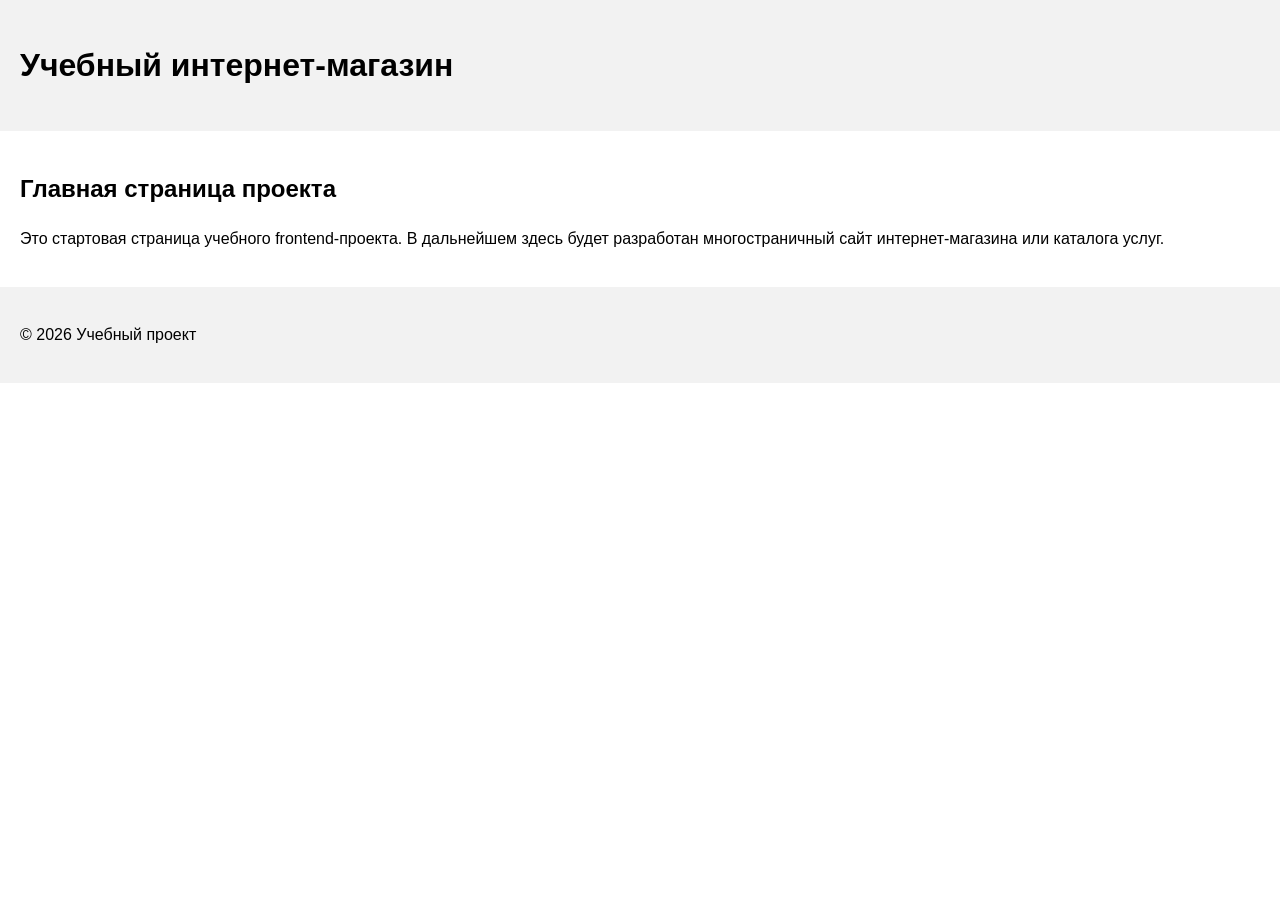
==== index.html @ 14afbe47 "feat: initialize frontend project structure" ====
<!DOCTYPE html>
<html lang="ru">
<head>
  <meta charset="UTF-8">
  <meta name="viewport" content="width=device-width, initial-scale=1.0">
  <title>Каталог товаров</title>
  <link rel="stylesheet" href="css/style.css">
</head>
<body>
  <header>
    <h1>Учебный интернет-магазин</h1>
  </header>

  <main>
    <section>
      <h2>Главная страница проекта</h2>
      <p>
        Это стартовая страница учебного frontend-проекта.
        В дальнейшем здесь будет разработан многостраничный сайт
        интернет-магазина или каталога услуг.
      </p>
    </section>
  </main>

  <footer>
    <p>&copy; 2026 Учебный проект</p>
  </footer>
</body>
</html>
---- css/style.css ----
body {
  margin: 0;
  font-family: Arial, sans-serif;
  line-height: 1.5;
}

header,
main,
footer {
  padding: 20px;
}

header {
  background-color: #f2f2f2;
}

footer {
  background-color: #f2f2f2;
}
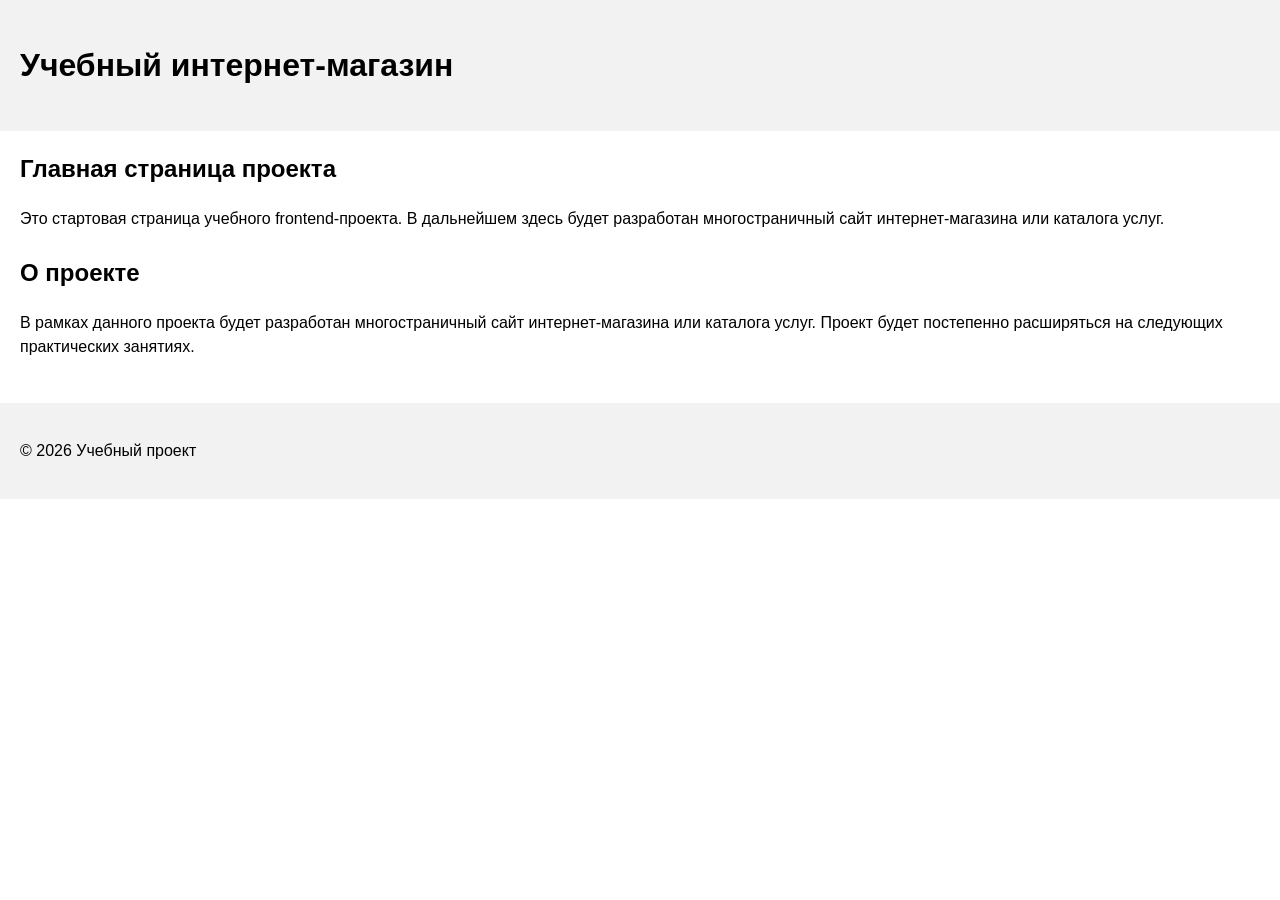
==== commit c5d6de29: "feat: add project description section" ====
--- a/index.html
+++ b/index.html
@@ -20,6 +20,15 @@
         интернет-магазина или каталога услуг.
       </p>
     </section>
+    <section>
+      <h2>О проекте</h2>
+      <p>
+        В рамках данного проекта будет разработан многостраничный сайт
+        интернет-магазина или каталога услуг. Проект будет постепенно
+        расширяться на следующих практических занятиях.
+      </p>
+    </section>
+
   </main>
 
   <footer>
--- a/css/style.css
+++ b/css/style.css
@@ -17,3 +17,11 @@
 footer {
   background-color: #f2f2f2;
 }
+
+section {
+  margin-bottom: 24px;
+}
+
+section h2 {
+  margin-top: 0;
+}
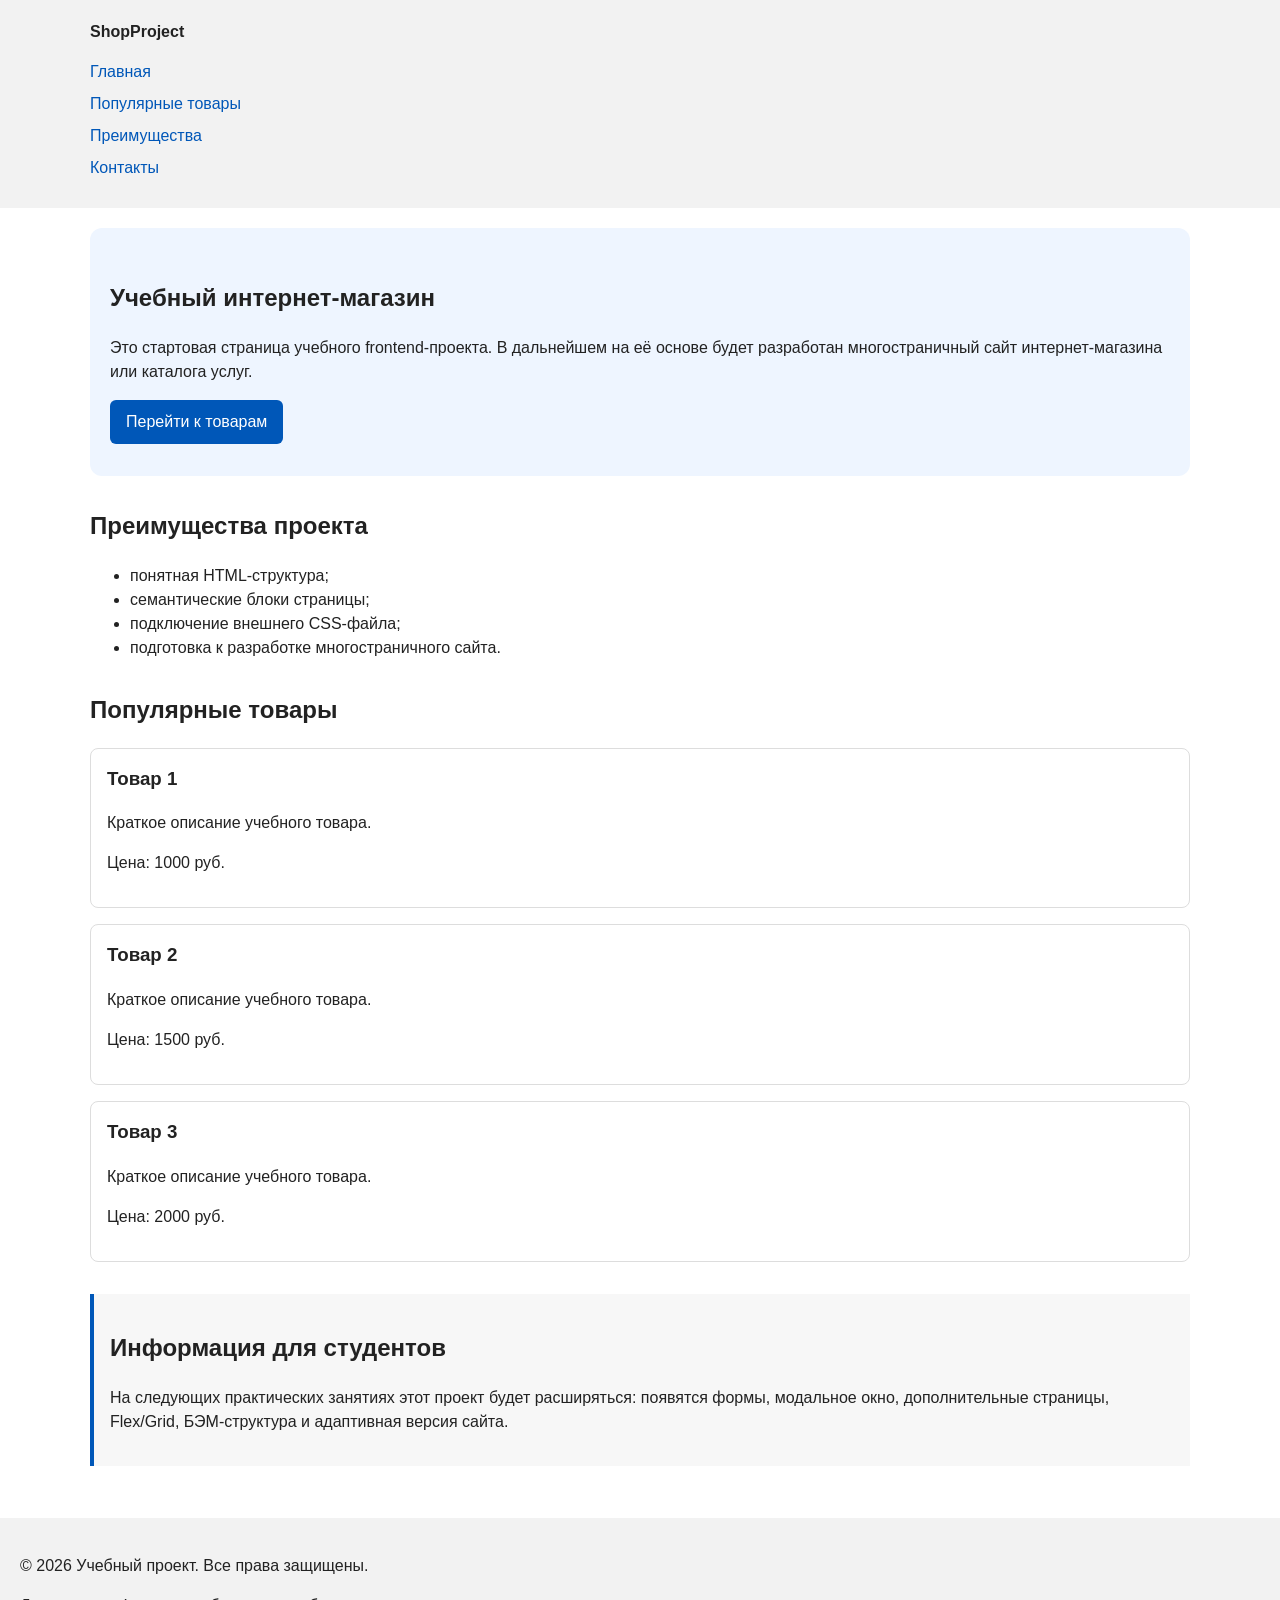
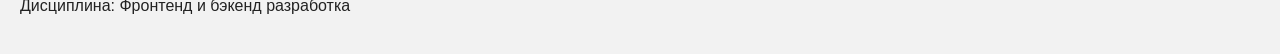
==== commit e51aebee: "feat: add semantic HTML structure and base CSS styles Co-Authored-By: Claude Sonnet 5 <noreply@anthr" ====
--- a/index.html
+++ b/index.html
@@ -3,36 +3,82 @@
 <head>
   <meta charset="UTF-8">
   <meta name="viewport" content="width=device-width, initial-scale=1.0">
-  <title>Каталог товаров</title>
+  <title>Учебный интернет-магазин</title>
   <link rel="stylesheet" href="css/style.css">
 </head>
 <body>
   <header>
-    <h1>Учебный интернет-магазин</h1>
+    <div class="site-header">
+      <a class="site-logo" href="index.html">ShopProject</a>
+
+      <nav class="site-nav" aria-label="Основная навигация">
+        <ul class="site-nav__list">
+          <li><a href="index.html">Главная</a></li>
+          <li><a href="#popular">Популярные товары</a></li>
+          <li><a href="#advantages">Преимущества</a></li>
+          <li><a href="#contacts">Контакты</a></li>
+        </ul>
+      </nav>
+    </div>
   </header>
 
   <main>
-    <section>
-      <h2>Главная страница проекта</h2>
+    <section class="hero">
+      <h1>Учебный интернет-магазин</h1>
       <p>
         Это стартовая страница учебного frontend-проекта.
-        В дальнейшем здесь будет разработан многостраничный сайт
+        В дальнейшем на её основе будет разработан многостраничный сайт
         интернет-магазина или каталога услуг.
       </p>
-    </section>
-    <section>
-      <h2>О проекте</h2>
-      <p>
-        В рамках данного проекта будет разработан многостраничный сайт
-        интернет-магазина или каталога услуг. Проект будет постепенно
-        расширяться на следующих практических занятиях.
-      </p>
+      <a class="button" href="#popular">Перейти к товарам</a>
     </section>
 
+    <section class="section" id="advantages">
+      <h2>Преимущества проекта</h2>
+
+      <ul class="advantages-list">
+        <li>понятная HTML-структура;</li>
+        <li>семантические блоки страницы;</li>
+        <li>подключение внешнего CSS-файла;</li>
+        <li>подготовка к разработке многостраничного сайта.</li>
+      </ul>
+    </section>
+
+    <section class="section" id="popular">
+      <h2>Популярные товары</h2>
+
+      <article class="product-card">
+        <h3>Товар 1</h3>
+        <p>Краткое описание учебного товара.</p>
+        <p>Цена: 1000 руб.</p>
+      </article>
+
+      <article class="product-card">
+        <h3>Товар 2</h3>
+        <p>Краткое описание учебного товара.</p>
+        <p>Цена: 1500 руб.</p>
+      </article>
+
+      <article class="product-card">
+        <h3>Товар 3</h3>
+        <p>Краткое описание учебного товара.</p>
+        <p>Цена: 2000 руб.</p>
+      </article>
+    </section>
+
+    <aside class="aside-info">
+      <h2>Информация для студентов</h2>
+      <p>
+        На следующих практических занятиях этот проект будет расширяться:
+        появятся формы, модальное окно, дополнительные страницы, Flex/Grid,
+        БЭМ-структура и адаптивная версия сайта.
+      </p>
+    </aside>
   </main>
 
-  <footer>
-    <p>&copy; 2026 Учебный проект</p>
+  <footer id="contacts">
+    <p>&copy; 2026 Учебный проект. Все права защищены.</p>
+    <p>Дисциплина: Фронтенд и бэкенд разработка</p>
   </footer>
 </body>
 </html>
--- a/css/style.css
+++ b/css/style.css
@@ -1,27 +1,172 @@
+/*
+  Универсальное правило для всех элементов.
+  border-box делает расчёт размеров более понятным:
+  width включает content, padding и border.
+*/
+* {
+  box-sizing: border-box;
+}
+
+/*
+  Убираем стандартный внешний отступ браузера у body.
+  Без этого вокруг страницы может появиться белая рамка.
+*/
 body {
   margin: 0;
   font-family: Arial, sans-serif;
   line-height: 1.5;
+  color: #222222;
+  background-color: #ffffff;
 }
 
+/*
+  Задаём внутренние отступы для основных областей страницы.
+  Это делает содержимое визуально отделённым от краёв окна браузера.
+*/
 header,
 main,
 footer {
   padding: 20px;
 }
 
+/*
+  Оформляем шапку страницы.
+  Пока используется простой светло-серый фон.
+*/
 header {
   background-color: #f2f2f2;
 }
 
+/*
+  Оформляем подвал страницы тем же фоном,
+  чтобы визуально отделить его от основного содержимого.
+*/
 footer {
   background-color: #f2f2f2;
 }
 
-section {
-  margin-bottom: 24px;
+/*
+  Ограничиваем ширину содержимого шапки,
+  чтобы оно не растягивалось слишком сильно на широких экранах.
+*/
+.site-header {
+  max-width: 1100px;
+  margin: 0 auto;
 }
 
-section h2 {
+/*
+  Оформляем текстовый логотип.
+*/
+.site-logo {
+  font-weight: bold;
+  text-decoration: none;
+  color: #222222;
+}
+
+/*
+  Убираем стандартные отступы и маркеры списка навигации.
+*/
+.site-nav__list {
+  padding: 0;
+  margin: 16px 0 0;
+  list-style: none;
+}
+
+/*
+  Добавляем расстояние между пунктами меню.
+*/
+.site-nav__list li {
+  margin-bottom: 8px;
+}
+
+/*
+  Оформляем ссылки меню.
+*/
+.site-nav__list a {
+  color: #0057b8;
+  text-decoration: none;
+}
+
+/*
+  При наведении мыши подчёркиваем ссылку.
+  Подробно состояния интерфейса будут рассмотрены в практической работе 1.7.
+*/
+.site-nav__list a:hover {
+  text-decoration: underline;
+}
+
+/*
+  Hero-блок — первый крупный блок страницы.
+  Он визуально отделяется от остальных разделов фоном и отступами.
+*/
+.hero {
+  max-width: 1100px;
+  margin: 0 auto 32px;
+  padding: 32px 20px;
+  background-color: #eef5ff;
+  border-radius: 12px;
+}
+
+/*
+  Общий класс для разделов страницы.
+*/
+.section {
+  max-width: 1100px;
+  margin: 0 auto 32px;
+}
+
+/*
+  Убираем лишний верхний отступ у заголовков разделов.
+*/
+.section h2 {
   margin-top: 0;
 }
+
+/*
+  Карточка товара — самостоятельный блок.
+  На следующих занятиях карточки будут доработаны и выстроены в сетку.
+*/
+.product-card {
+  margin-bottom: 16px;
+  padding: 16px;
+  border: 1px solid #dddddd;
+  border-radius: 8px;
+  background-color: #ffffff;
+}
+
+/*
+  Убираем лишний верхний отступ у заголовка карточки.
+*/
+.product-card h3 {
+  margin-top: 0;
+}
+
+/*
+  Пока это обычная ссылка, но визуально она оформляется как кнопка.
+*/
+.button {
+  display: inline-block;
+  padding: 10px 16px;
+  color: #ffffff;
+  background-color: #0057b8;
+  text-decoration: none;
+  border-radius: 6px;
+}
+
+/*
+  Простое состояние наведения для кнопки.
+*/
+.button:hover {
+  background-color: #003f86;
+}
+
+/*
+  Дополнительный информационный блок.
+*/
+.aside-info {
+  max-width: 1100px;
+  margin: 0 auto 32px;
+  padding: 16px;
+  border-left: 4px solid #0057b8;
+  background-color: #f7f7f7;
+}
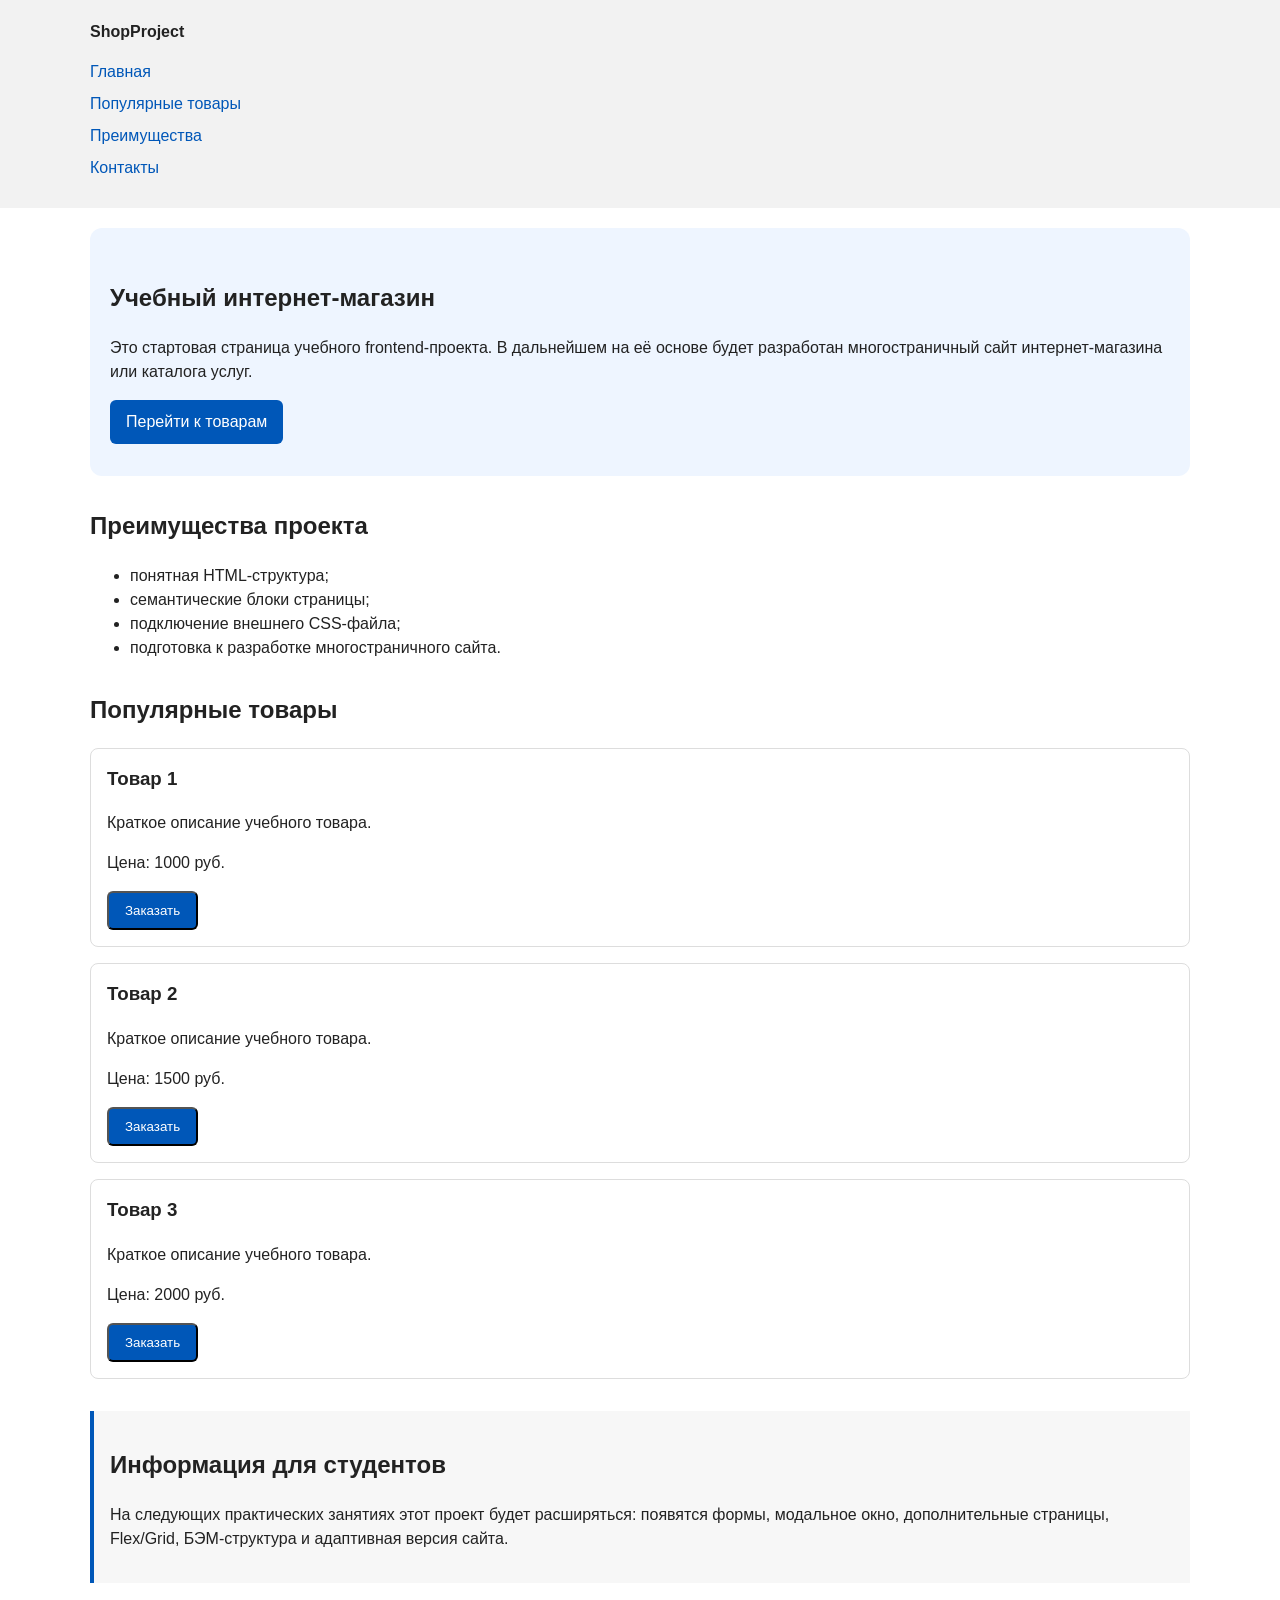
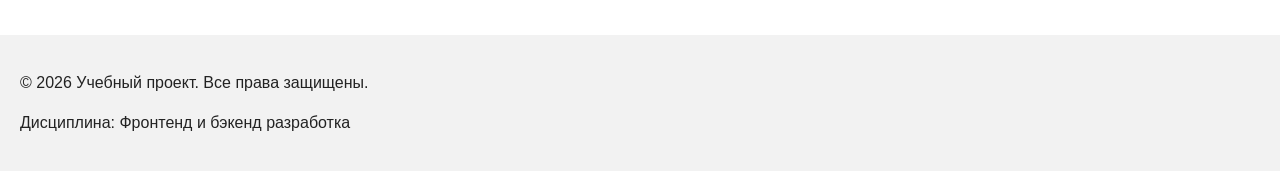
==== commit 00a4eb48: "feat: add order form modal and validation Co-Authored-By: Claude Sonnet 5 <noreply@anthropic.com>" ====
--- a/index.html
+++ b/index.html
@@ -5,6 +5,7 @@
   <meta name="viewport" content="width=device-width, initial-scale=1.0">
   <title>Учебный интернет-магазин</title>
   <link rel="stylesheet" href="css/style.css">
+  <script src="js/main.js" defer></script>
 </head>
 <body>
   <header>
@@ -51,18 +52,27 @@
         <h3>Товар 1</h3>
         <p>Краткое описание учебного товара.</p>
         <p>Цена: 1000 руб.</p>
+        <button class="button product-card__button" type="button" data-product="Товар 1">
+          Заказать
+        </button>
       </article>
 
       <article class="product-card">
         <h3>Товар 2</h3>
         <p>Краткое описание учебного товара.</p>
         <p>Цена: 1500 руб.</p>
+        <button class="button product-card__button" type="button" data-product="Товар 2">
+          Заказать
+        </button>
       </article>
 
       <article class="product-card">
         <h3>Товар 3</h3>
         <p>Краткое описание учебного товара.</p>
         <p>Цена: 2000 руб.</p>
+        <button class="button product-card__button" type="button" data-product="Товар 3">
+          Заказать
+        </button>
       </article>
     </section>
 
@@ -80,5 +90,102 @@
     <p>&copy; 2026 Учебный проект. Все права защищены.</p>
     <p>Дисциплина: Фронтенд и бэкенд разработка</p>
   </footer>
+
+  <dialog class="order-dialog" id="order-dialog" aria-labelledby="order-dialog-title">
+    <h2 id="order-dialog-title">Оформление заявки</h2>
+
+    <form class="order-form" id="order-form" action="#" method="post" novalidate>
+      <input id="selected-product" name="selected-product" type="hidden">
+
+      <div class="form-field">
+        <label for="order-name">Имя</label>
+        <input
+          id="order-name"
+          name="name"
+          type="text"
+          placeholder="Введите ваше имя"
+          minlength="2"
+          autocomplete="given-name"
+          required
+        >
+      </div>
+
+      <div class="form-field">
+        <label for="order-email">E-mail</label>
+        <input
+          id="order-email"
+          name="email"
+          type="email"
+          placeholder="example@mail.ru"
+          autocomplete="email"
+          required
+        >
+      </div>
+
+      <div class="form-field">
+        <label for="order-phone">Телефон</label>
+        <input
+          id="order-phone"
+          name="phone"
+          type="tel"
+          inputmode="tel"
+          placeholder="+7 (900) 000-00-00"
+          pattern="^\+7 \(\d{3}\) \d{3}-\d{2}-\d{2}$"
+          required
+        >
+        <small>Формат: +7 (900) 000-00-00</small>
+      </div>
+
+      <div class="form-field">
+        <label for="order-date">Дата связи</label>
+        <input
+          id="order-date"
+          name="date"
+          type="date"
+        >
+      </div>
+
+      <div class="form-field">
+        <label for="order-topic">Тема заявки</label>
+        <select id="order-topic" name="topic" required>
+          <option value="">Выберите тему</option>
+          <option value="product">Заказ товара</option>
+          <option value="consultation">Консультация</option>
+          <option value="delivery">Доставка</option>
+        </select>
+      </div>
+
+      <div class="form-field">
+        <label for="order-comment">Комментарий</label>
+        <textarea
+          id="order-comment"
+          name="comment"
+          rows="4"
+          placeholder="Укажите дополнительную информацию"
+        ></textarea>
+      </div>
+
+      <div class="form-field form-field--checkbox">
+        <label>
+          <input
+            id="order-agreement"
+            name="agreement"
+            type="checkbox"
+            required
+          >
+          Я согласен на обработку данных
+        </label>
+      </div>
+
+      <div class="form-actions">
+        <button type="button" id="close-order-dialog">Закрыть</button>
+        <button type="submit">Отправить заявку</button>
+      </div>
+    </form>
+  </dialog>
+
+  <p class="success-message" id="success-message" hidden>
+    Форма успешно отправлена!
+  </p>
 </body>
 </html>
--- a/css/style.css
+++ b/css/style.css
@@ -170,3 +170,105 @@
   border-left: 4px solid #0057b8;
   background-color: #f7f7f7;
 }
+
+/*
+  Модальное окно.
+  Элемент dialog сам умеет открываться поверх страницы.
+*/
+.order-dialog {
+  width: min(100% - 32px, 560px);
+  padding: 24px;
+  border: none;
+  border-radius: 12px;
+}
+
+/*
+  Затемнение фона за модальным окном.
+*/
+.order-dialog::backdrop {
+  background-color: rgba(0, 0, 0, 0.5);
+}
+
+/*
+  Поле формы.
+  Каждый блок получает нижний отступ.
+*/
+.form-field {
+  margin-bottom: 16px;
+}
+
+/*
+  Подпись поля.
+*/
+.form-field label {
+  display: block;
+  margin-bottom: 6px;
+}
+
+/*
+  Основные поля формы.
+*/
+.form-field input,
+.form-field select,
+.form-field textarea {
+  width: 100%;
+  padding: 10px 12px;
+  border: 1px solid #cccccc;
+  border-radius: 6px;
+  font: inherit;
+}
+
+/*
+  Checkbox не должен занимать всю ширину.
+*/
+.form-field input[type="checkbox"] {
+  width: auto;
+}
+
+/*
+  Подсказка под полем телефона.
+*/
+.form-field small {
+  display: block;
+  margin-top: 4px;
+  color: #666666;
+}
+
+/*
+  Видимый фокус для клавиатурной навигации.
+*/
+.form-field input:focus-visible,
+.form-field select:focus-visible,
+.form-field textarea:focus-visible,
+.form-actions button:focus-visible {
+  outline: 2px solid #0057b8;
+  outline-offset: 2px;
+}
+
+/*
+  Подсветка ошибочных полей.
+  Атрибут aria-invalid будет добавляться через JavaScript.
+*/
+[aria-invalid="true"] {
+  border-color: #b00020;
+}
+
+/*
+  Кнопки формы.
+*/
+.form-actions {
+  display: flex;
+  gap: 12px;
+  margin-top: 20px;
+}
+
+/*
+  Сообщение об успешной отправке.
+*/
+.success-message {
+  max-width: 1100px;
+  margin: 24px auto;
+  padding: 16px;
+  border-left: 4px solid #168a2f;
+  background-color: #eefaf0;
+}
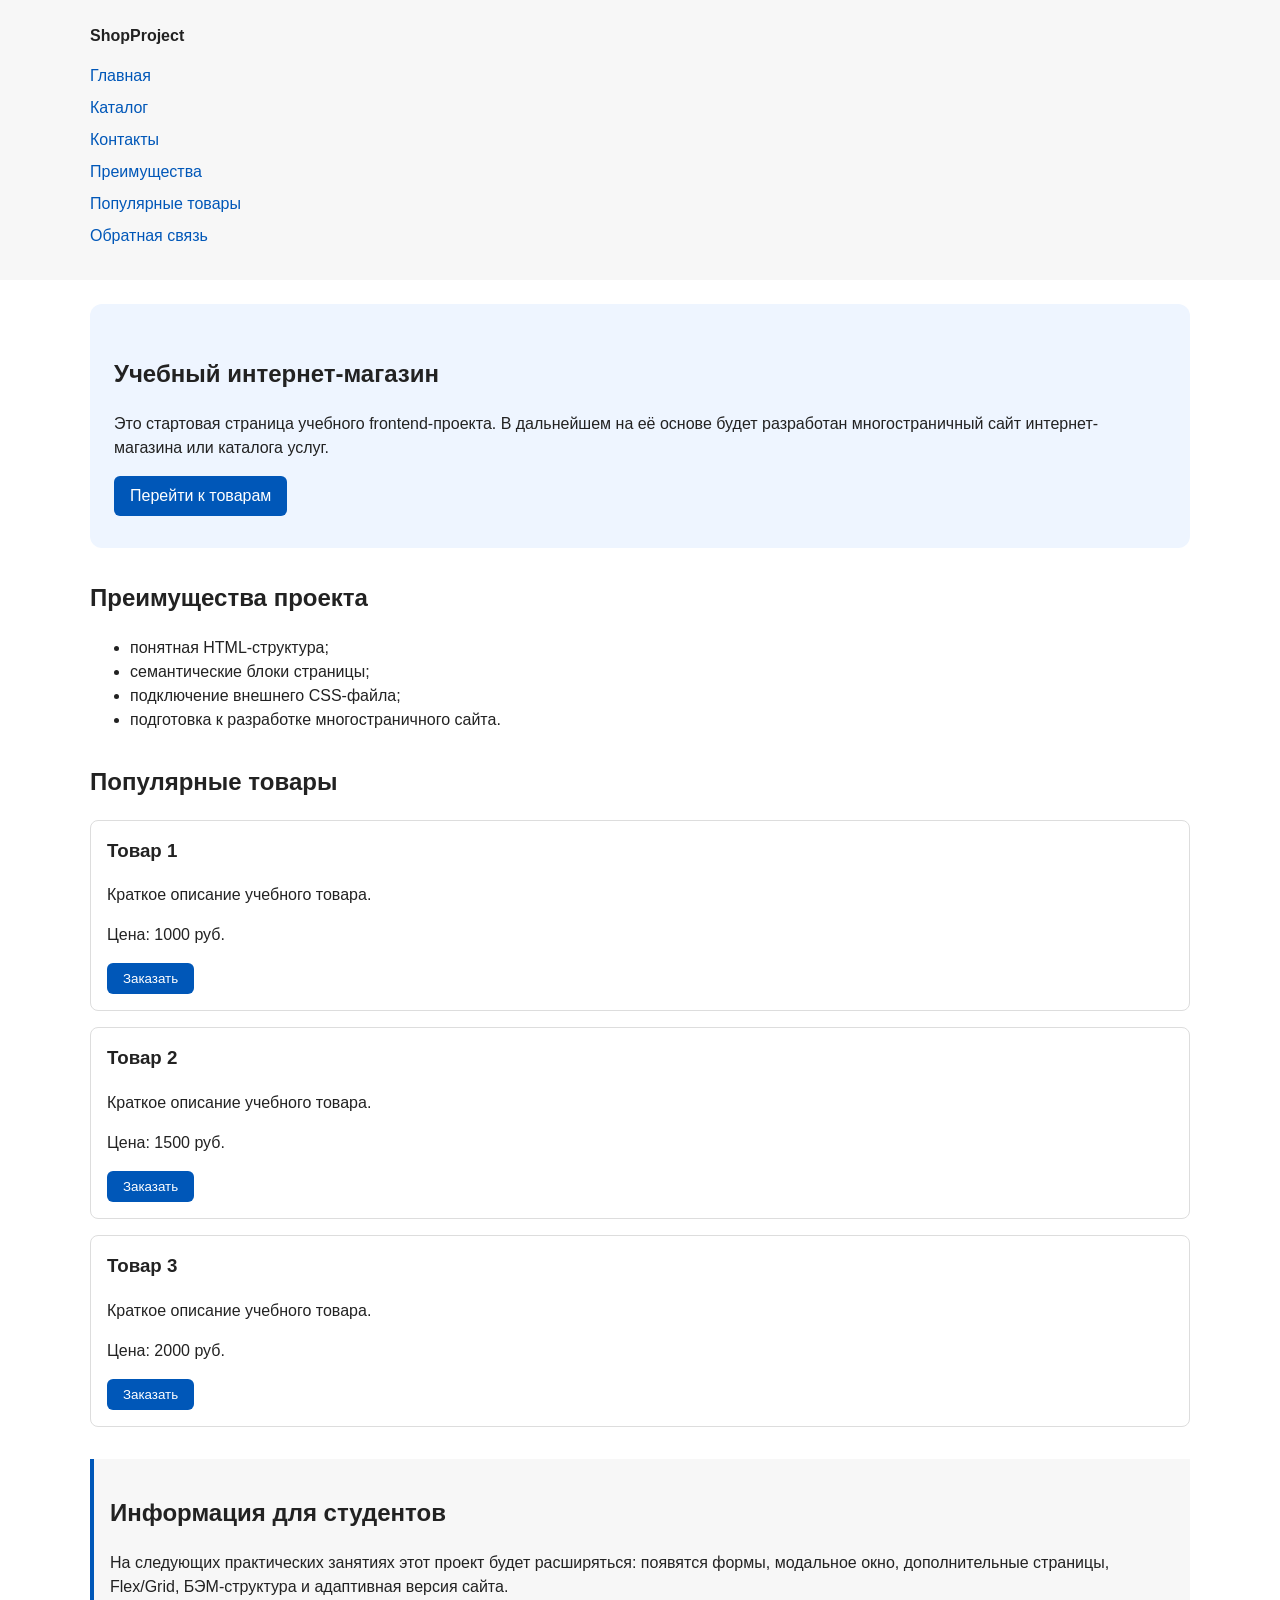
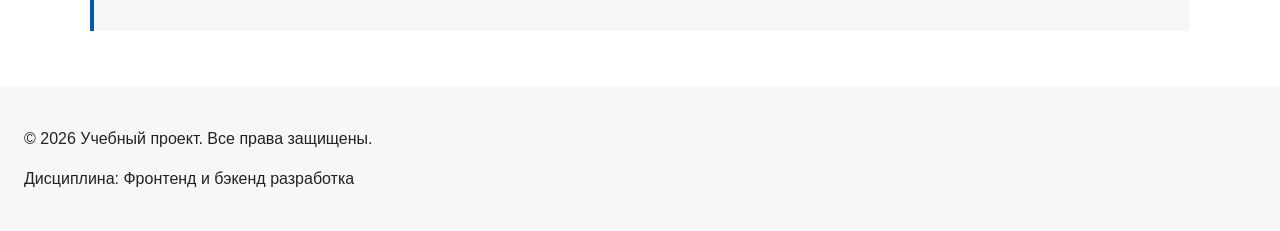
==== commit 83f42b80: "feat: add multi-page structure navigation and anchors" ====
--- a/index.html
+++ b/index.html
@@ -3,6 +3,7 @@
 <head>
   <meta charset="UTF-8">
   <meta name="viewport" content="width=device-width, initial-scale=1.0">
+  <meta name="description" content="Учебный интернет-магазин: главная страница frontend-проекта.">
   <title>Учебный интернет-магазин</title>
   <link rel="stylesheet" href="css/style.css">
   <script src="js/main.js" defer></script>
@@ -15,9 +16,11 @@
       <nav class="site-nav" aria-label="Основная навигация">
         <ul class="site-nav__list">
           <li><a href="index.html">Главная</a></li>
-          <li><a href="#popular">Популярные товары</a></li>
-          <li><a href="#advantages">Преимущества</a></li>
-          <li><a href="#contacts">Контакты</a></li>
+          <li><a href="catalog.html">Каталог</a></li>
+          <li><a href="contacts.html">Контакты</a></li>
+          <li><a href="index.html#advantages">Преимущества</a></li>
+          <li><a href="index.html#popular">Популярные товары</a></li>
+          <li><a href="index.html#contacts">Обратная связь</a></li>
         </ul>
       </nav>
     </div>
--- a/css/style.css
+++ b/css/style.css
@@ -1,274 +1,282 @@
-/*
-  Универсальное правило для всех элементов.
-  border-box делает расчёт размеров более понятным:
-  width включает content, padding и border.
-*/
+/* ===============================
+   1. Переменные проекта
+   =============================== */
+
+:root {
+  /* Основные цвета проекта */
+  --color-bg: #ffffff;
+  --color-text: #222222;
+  --color-muted: #666666;
+  --color-primary: #0057b8;
+  --color-primary-dark: #003f86;
+  --color-border: #dddddd;
+  --color-surface: #f7f7f7;
+  --color-surface-accent: #eef5ff;
+  --color-danger: #b00020;
+  --color-success: #168a2f;
+  --color-success-bg: #eefaf0;
+  --color-white: #ffffff;
+
+  /* Отступы */
+  --space-xs: 4px;
+  --space-sm: 8px;
+  --space-md: 16px;
+  --space-lg: 24px;
+  --space-xl: 32px;
+
+  /* Скругления */
+  --radius-sm: 6px;
+  --radius-md: 8px;
+  --radius-lg: 12px;
+
+  /* Размеры */
+  --container-width: 1100px;
+}
+
+/* ===============================
+   2. Базовые стили
+   =============================== */
+
 * {
   box-sizing: border-box;
 }
 
-/*
-  Убираем стандартный внешний отступ браузера у body.
-  Без этого вокруг страницы может появиться белая рамка.
-*/
+html {
+  scroll-behavior: smooth;
+}
+
 body {
   margin: 0;
   font-family: Arial, sans-serif;
   line-height: 1.5;
-  color: #222222;
-  background-color: #ffffff;
-}
-
-/*
-  Задаём внутренние отступы для основных областей страницы.
-  Это делает содержимое визуально отделённым от краёв окна браузера.
-*/
+  color: var(--color-text);
+  background-color: var(--color-bg);
+}
+
+:target {
+  outline: 2px dashed var(--color-primary);
+  outline-offset: 4px;
+}
+
 header,
 main,
 footer {
-  padding: 20px;
-}
-
-/*
-  Оформляем шапку страницы.
-  Пока используется простой светло-серый фон.
-*/
+  padding: var(--space-lg);
+}
+
 header {
-  background-color: #f2f2f2;
-}
-
-/*
-  Оформляем подвал страницы тем же фоном,
-  чтобы визуально отделить его от основного содержимого.
-*/
+  background-color: var(--color-surface);
+}
+
 footer {
-  background-color: #f2f2f2;
-}
-
-/*
-  Ограничиваем ширину содержимого шапки,
-  чтобы оно не растягивалось слишком сильно на широких экранах.
-*/
+  background-color: var(--color-surface);
+}
+
+/* ===============================
+   3. Общие элементы интерфейса
+   =============================== */
+
+a {
+  color: var(--color-primary);
+}
+
+a:hover {
+  color: var(--color-primary-dark);
+}
+
+a:focus-visible {
+  outline: 2px solid var(--color-primary);
+  outline-offset: 3px;
+}
+
+.button {
+  display: inline-block;
+  padding: var(--space-sm) var(--space-md);
+  color: var(--color-white);
+  background-color: var(--color-primary);
+  text-decoration: none;
+  border: none;
+  border-radius: var(--radius-sm);
+  cursor: pointer;
+}
+
+.button:hover {
+  background-color: var(--color-primary-dark);
+}
+
+.button:focus-visible {
+  outline: 2px solid var(--color-primary);
+  outline-offset: 3px;
+}
+
+.button:disabled {
+  opacity: 0.6;
+  cursor: not-allowed;
+}
+
+/* ===============================
+   4. Компоненты страницы
+   =============================== */
+
 .site-header {
-  max-width: 1100px;
+  max-width: var(--container-width);
   margin: 0 auto;
 }
 
-/*
-  Оформляем текстовый логотип.
-*/
+.breadcrumbs {
+  max-width: var(--container-width);
+  margin: 0 auto var(--space-md);
+  font-size: 14px;
+  color: var(--color-muted);
+}
+
+.breadcrumbs a {
+  color: var(--color-primary);
+}
+
+.breadcrumbs span::before {
+  content: " / ";
+  color: var(--color-muted);
+}
+
 .site-logo {
   font-weight: bold;
   text-decoration: none;
-  color: #222222;
-}
-
-/*
-  Убираем стандартные отступы и маркеры списка навигации.
-*/
+  color: var(--color-text);
+}
+
 .site-nav__list {
   padding: 0;
-  margin: 16px 0 0;
+  margin: var(--space-md) 0 0;
   list-style: none;
 }
 
-/*
-  Добавляем расстояние между пунктами меню.
-*/
 .site-nav__list li {
-  margin-bottom: 8px;
-}
-
-/*
-  Оформляем ссылки меню.
-*/
+  margin-bottom: var(--space-sm);
+}
+
 .site-nav__list a {
-  color: #0057b8;
+  color: var(--color-primary);
   text-decoration: none;
 }
 
-/*
-  При наведении мыши подчёркиваем ссылку.
-  Подробно состояния интерфейса будут рассмотрены в практической работе 1.7.
-*/
 .site-nav__list a:hover {
   text-decoration: underline;
 }
 
-/*
-  Hero-блок — первый крупный блок страницы.
-  Он визуально отделяется от остальных разделов фоном и отступами.
-*/
 .hero {
-  max-width: 1100px;
-  margin: 0 auto 32px;
-  padding: 32px 20px;
-  background-color: #eef5ff;
-  border-radius: 12px;
-}
-
-/*
-  Общий класс для разделов страницы.
-*/
+  max-width: var(--container-width);
+  margin: 0 auto var(--space-xl);
+  padding: var(--space-xl) var(--space-lg);
+  background-color: var(--color-surface-accent);
+  border-radius: var(--radius-lg);
+}
+
 .section {
-  max-width: 1100px;
-  margin: 0 auto 32px;
-}
-
-/*
-  Убираем лишний верхний отступ у заголовков разделов.
-*/
+  max-width: var(--container-width);
+  margin: 0 auto var(--space-xl);
+}
+
 .section h2 {
   margin-top: 0;
 }
 
-/*
-  Карточка товара — самостоятельный блок.
-  На следующих занятиях карточки будут доработаны и выстроены в сетку.
-*/
 .product-card {
-  margin-bottom: 16px;
-  padding: 16px;
-  border: 1px solid #dddddd;
-  border-radius: 8px;
-  background-color: #ffffff;
-}
-
-/*
-  Убираем лишний верхний отступ у заголовка карточки.
-*/
+  margin-bottom: var(--space-md);
+  padding: var(--space-md);
+  border: 1px solid var(--color-border);
+  border-radius: var(--radius-md);
+  background-color: var(--color-bg);
+}
+
+.product-card:hover {
+  border-color: var(--color-primary);
+}
+
 .product-card h3 {
   margin-top: 0;
 }
 
-/*
-  Пока это обычная ссылка, но визуально она оформляется как кнопка.
-*/
-.button {
-  display: inline-block;
-  padding: 10px 16px;
-  color: #ffffff;
-  background-color: #0057b8;
-  text-decoration: none;
-  border-radius: 6px;
-}
-
-/*
-  Простое состояние наведения для кнопки.
-*/
-.button:hover {
-  background-color: #003f86;
-}
-
-/*
-  Дополнительный информационный блок.
-*/
 .aside-info {
-  max-width: 1100px;
-  margin: 0 auto 32px;
-  padding: 16px;
-  border-left: 4px solid #0057b8;
-  background-color: #f7f7f7;
-}
-
-/*
-  Модальное окно.
-  Элемент dialog сам умеет открываться поверх страницы.
-*/
+  max-width: var(--container-width);
+  margin: 0 auto var(--space-xl);
+  padding: var(--space-md);
+  border-left: 4px solid var(--color-primary);
+  background-color: var(--color-surface);
+}
+
+/* ===============================
+   5. Форма и модальное окно
+   =============================== */
+
 .order-dialog {
   width: min(100% - 32px, 560px);
-  padding: 24px;
+  padding: var(--space-lg);
   border: none;
-  border-radius: 12px;
-}
-
-/*
-  Затемнение фона за модальным окном.
-*/
+  border-radius: var(--radius-lg);
+}
+
 .order-dialog::backdrop {
   background-color: rgba(0, 0, 0, 0.5);
 }
 
-/*
-  Поле формы.
-  Каждый блок получает нижний отступ.
-*/
 .form-field {
-  margin-bottom: 16px;
-}
-
-/*
-  Подпись поля.
-*/
+  margin-bottom: var(--space-md);
+}
+
 .form-field label {
   display: block;
-  margin-bottom: 6px;
-}
-
-/*
-  Основные поля формы.
-*/
+  margin-bottom: var(--space-xs);
+}
+
 .form-field input,
 .form-field select,
 .form-field textarea {
   width: 100%;
   padding: 10px 12px;
-  border: 1px solid #cccccc;
-  border-radius: 6px;
+  border: 1px solid var(--color-border);
+  border-radius: var(--radius-sm);
   font: inherit;
 }
 
-/*
-  Checkbox не должен занимать всю ширину.
-*/
 .form-field input[type="checkbox"] {
   width: auto;
 }
 
-/*
-  Подсказка под полем телефона.
-*/
 .form-field small {
   display: block;
-  margin-top: 4px;
-  color: #666666;
-}
-
-/*
-  Видимый фокус для клавиатурной навигации.
-*/
+  margin-top: var(--space-xs);
+  color: var(--color-muted);
+}
+
+.form-field input:hover,
+.form-field select:hover,
+.form-field textarea:hover {
+  border-color: var(--color-primary);
+}
+
 .form-field input:focus-visible,
 .form-field select:focus-visible,
 .form-field textarea:focus-visible,
 .form-actions button:focus-visible {
-  outline: 2px solid #0057b8;
-  outline-offset: 2px;
-}
-
-/*
-  Подсветка ошибочных полей.
-  Атрибут aria-invalid будет добавляться через JavaScript.
-*/
+  outline: 2px solid var(--color-primary);
+  outline-offset: 3px;
+}
+
 [aria-invalid="true"] {
-  border-color: #b00020;
-}
-
-/*
-  Кнопки формы.
-*/
+  border-color: var(--color-danger);
+}
+
 .form-actions {
   display: flex;
-  gap: 12px;
-  margin-top: 20px;
-}
-
-/*
-  Сообщение об успешной отправке.
-*/
+  gap: var(--space-md);
+  margin-top: var(--space-lg);
+}
+
 .success-message {
-  max-width: 1100px;
-  margin: 24px auto;
-  padding: 16px;
-  border-left: 4px solid #168a2f;
-  background-color: #eefaf0;
-}
+  max-width: var(--container-width);
+  margin: var(--space-lg) auto;
+  padding: var(--space-md);
+  border-left: 4px solid var(--color-success);
+  background-color: var(--color-success-bg);
+}
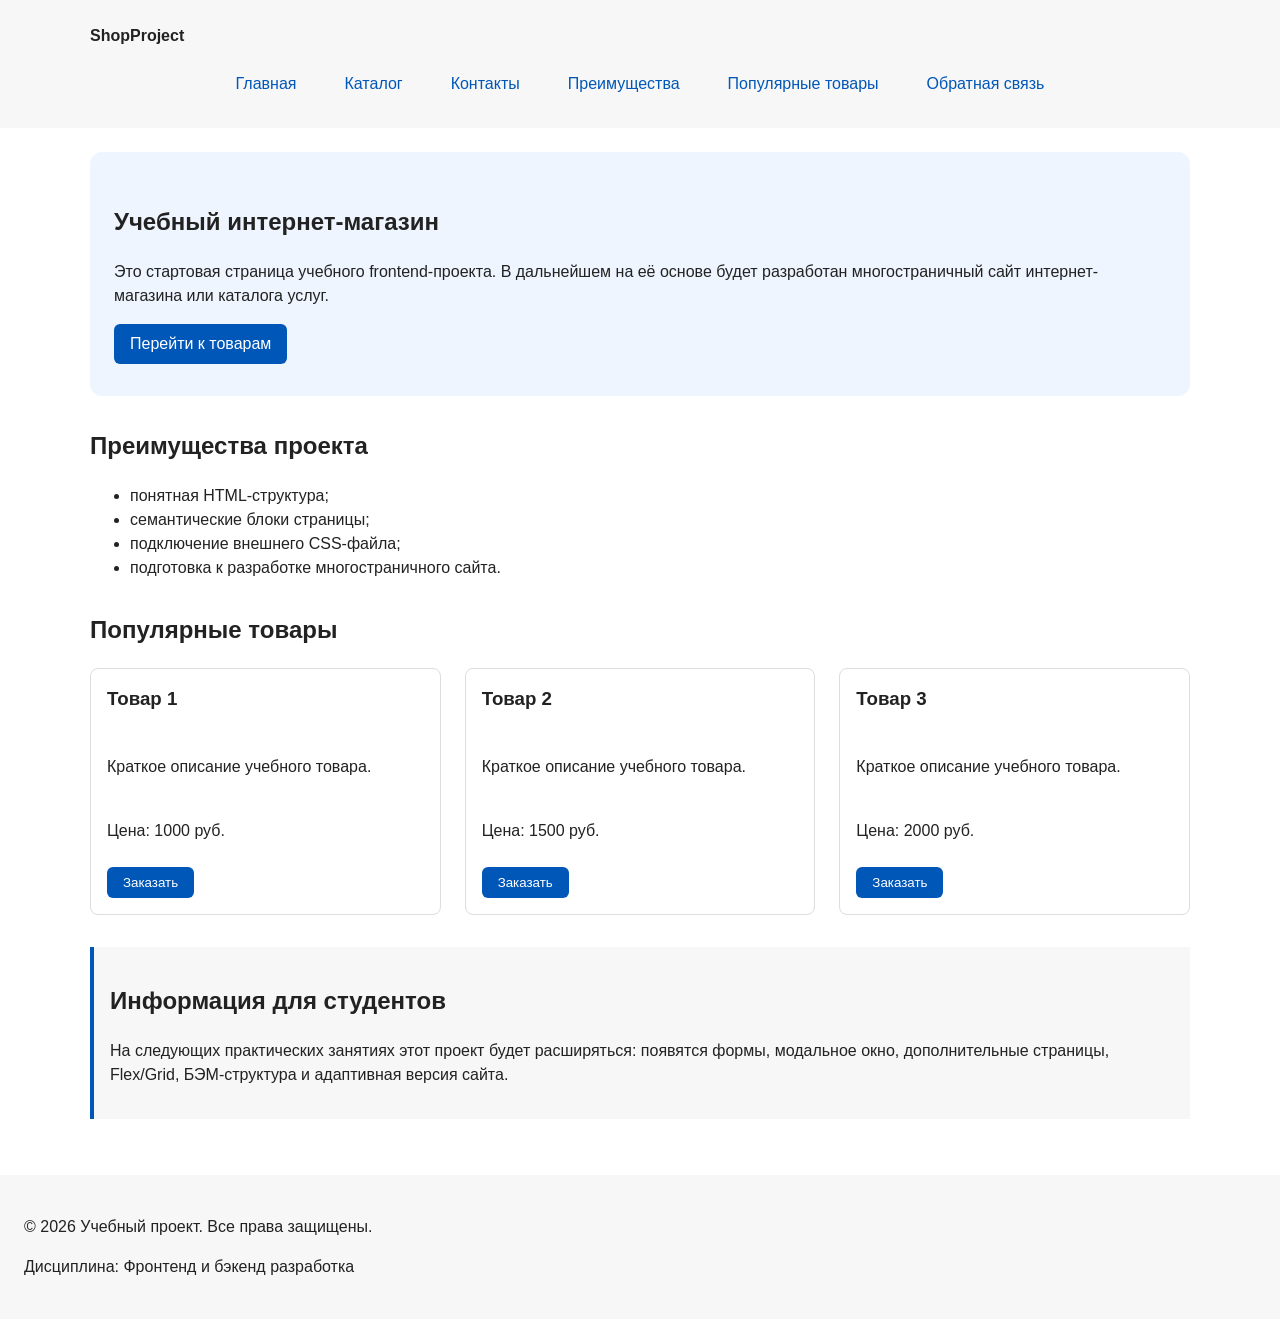
==== commit 9937312a: "feat: add flex navigation and grid catalog layout" ====
--- a/index.html
+++ b/index.html
@@ -51,32 +51,34 @@
     <section class="section" id="popular">
       <h2>Популярные товары</h2>
 
-      <article class="product-card">
-        <h3>Товар 1</h3>
-        <p>Краткое описание учебного товара.</p>
-        <p>Цена: 1000 руб.</p>
-        <button class="button product-card__button" type="button" data-product="Товар 1">
-          Заказать
-        </button>
-      </article>
+      <div class="products-grid">
+        <article class="product-card">
+          <h3>Товар 1</h3>
+          <p>Краткое описание учебного товара.</p>
+          <p>Цена: 1000 руб.</p>
+          <button class="button product-card__button" type="button" data-product="Товар 1">
+            Заказать
+          </button>
+        </article>
 
-      <article class="product-card">
-        <h3>Товар 2</h3>
-        <p>Краткое описание учебного товара.</p>
-        <p>Цена: 1500 руб.</p>
-        <button class="button product-card__button" type="button" data-product="Товар 2">
-          Заказать
-        </button>
-      </article>
+        <article class="product-card">
+          <h3>Товар 2</h3>
+          <p>Краткое описание учебного товара.</p>
+          <p>Цена: 1500 руб.</p>
+          <button class="button product-card__button" type="button" data-product="Товар 2">
+            Заказать
+          </button>
+        </article>
 
-      <article class="product-card">
-        <h3>Товар 3</h3>
-        <p>Краткое описание учебного товара.</p>
-        <p>Цена: 2000 руб.</p>
-        <button class="button product-card__button" type="button" data-product="Товар 3">
-          Заказать
-        </button>
-      </article>
+        <article class="product-card">
+          <h3>Товар 3</h3>
+          <p>Краткое описание учебного товара.</p>
+          <p>Цена: 2000 руб.</p>
+          <button class="button product-card__button" type="button" data-product="Товар 3">
+            Заказать
+          </button>
+        </article>
+      </div>
     </section>
 
     <aside class="aside-info">
--- a/css/style.css
+++ b/css/style.css
@@ -146,22 +146,27 @@
 }
 
 .site-nav__list {
+  display: flex;
+  flex-wrap: wrap;
+  justify-content: center;
+  align-items: center;
+  gap: var(--space-md);
   padding: 0;
   margin: var(--space-md) 0 0;
   list-style: none;
 }
 
-.site-nav__list li {
-  margin-bottom: var(--space-sm);
-}
-
 .site-nav__list a {
+  display: inline-block;
+  padding: var(--space-sm) var(--space-md);
   color: var(--color-primary);
   text-decoration: none;
+  border-radius: var(--radius-sm);
 }
 
 .site-nav__list a:hover {
-  text-decoration: underline;
+  color: var(--color-white);
+  background-color: var(--color-primary);
 }
 
 .hero {
@@ -181,8 +186,17 @@
   margin-top: 0;
 }
 
+.products-grid {
+  display: grid;
+  grid-template-columns: repeat(3, 1fr);
+  gap: var(--space-lg);
+}
+
 .product-card {
-  margin-bottom: var(--space-md);
+  display: flex;
+  flex-direction: column;
+  gap: var(--space-sm);
+  margin-bottom: 0;
   padding: var(--space-md);
   border: 1px solid var(--color-border);
   border-radius: var(--radius-md);
@@ -195,6 +209,11 @@
 
 .product-card h3 {
   margin-top: 0;
+}
+
+.product-card .button {
+  margin-top: auto;
+  align-self: flex-start;
 }
 
 .aside-info {
@@ -280,3 +299,57 @@
   border-left: 4px solid var(--color-success);
   background-color: var(--color-success-bg);
 }
+
+/* ===============================
+   6. Каталог: фильтры и товары
+   =============================== */
+
+.catalog-layout {
+  max-width: var(--container-width);
+  margin: 0 auto var(--space-xl);
+  display: grid;
+  grid-template-columns: 260px 1fr;
+  grid-template-areas: "filters products";
+  gap: var(--space-lg);
+}
+
+.catalog-filters {
+  grid-area: filters;
+  padding: var(--space-md);
+  border: 1px solid var(--color-border);
+  border-radius: var(--radius-md);
+  background-color: var(--color-surface);
+}
+
+.catalog-products {
+  grid-area: products;
+}
+
+.filters-form {
+  display: grid;
+  gap: var(--space-md);
+}
+
+.filters-form fieldset {
+  margin: 0;
+  padding: var(--space-md);
+  border: 1px solid var(--color-border);
+  border-radius: var(--radius-sm);
+}
+
+.filters-form legend {
+  font-weight: 700;
+}
+
+.filters-form label {
+  display: block;
+  margin-bottom: var(--space-sm);
+}
+
+.filters-form input[type="number"] {
+  width: 100%;
+  padding: 8px 10px;
+  border: 1px solid var(--color-border);
+  border-radius: var(--radius-sm);
+  font: inherit;
+}
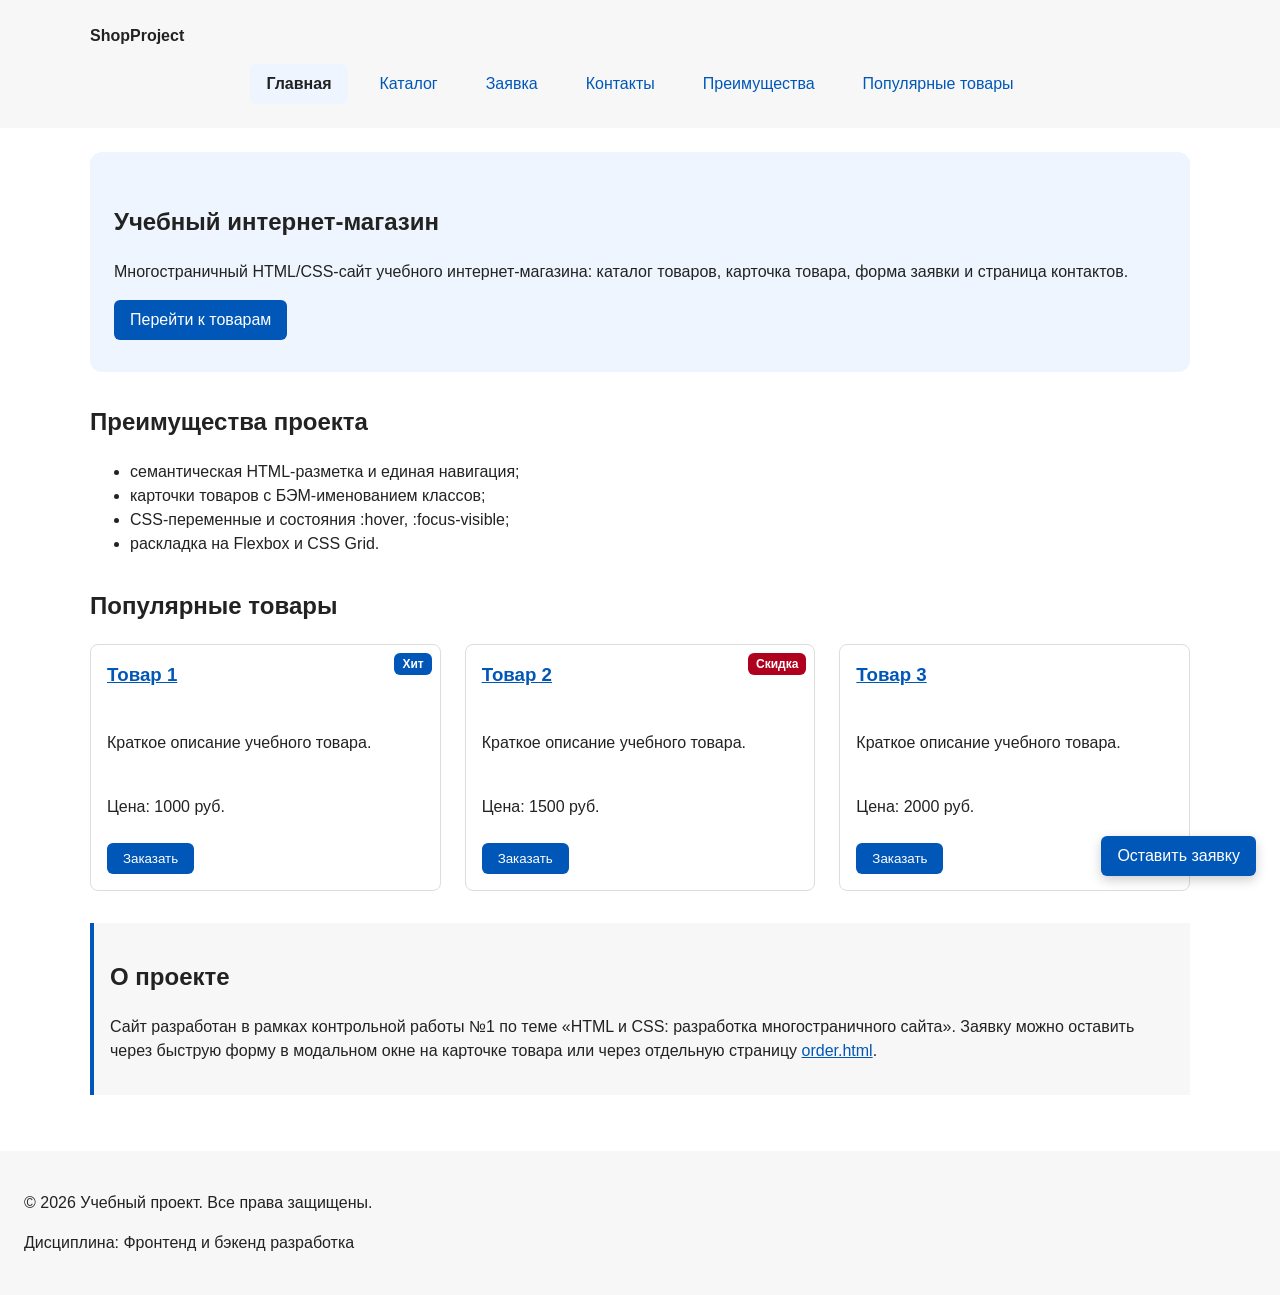
==== commit 2d19f4f5: "feat: add product and order pages, BEM naming and positioning for KR1" ====
--- a/index.html
+++ b/index.html
@@ -9,18 +9,18 @@
   <script src="js/main.js" defer></script>
 </head>
 <body>
-  <header>
-    <div class="site-header">
-      <a class="site-logo" href="index.html">ShopProject</a>
+  <header class="site-header">
+    <div class="site-header__inner">
+      <a class="site-header__logo" href="index.html">ShopProject</a>
 
       <nav class="site-nav" aria-label="Основная навигация">
         <ul class="site-nav__list">
-          <li><a href="index.html">Главная</a></li>
-          <li><a href="catalog.html">Каталог</a></li>
-          <li><a href="contacts.html">Контакты</a></li>
-          <li><a href="index.html#advantages">Преимущества</a></li>
-          <li><a href="index.html#popular">Популярные товары</a></li>
-          <li><a href="index.html#contacts">Обратная связь</a></li>
+          <li class="site-nav__item"><a class="site-nav__link site-nav__link--active" href="index.html">Главная</a></li>
+          <li class="site-nav__item"><a class="site-nav__link" href="catalog.html">Каталог</a></li>
+          <li class="site-nav__item"><a class="site-nav__link" href="order.html">Заявка</a></li>
+          <li class="site-nav__item"><a class="site-nav__link" href="contacts.html">Контакты</a></li>
+          <li class="site-nav__item"><a class="site-nav__link" href="index.html#advantages">Преимущества</a></li>
+          <li class="site-nav__item"><a class="site-nav__link" href="index.html#popular">Популярные товары</a></li>
         </ul>
       </nav>
     </div>
@@ -30,9 +30,8 @@
     <section class="hero">
       <h1>Учебный интернет-магазин</h1>
       <p>
-        Это стартовая страница учебного frontend-проекта.
-        В дальнейшем на её основе будет разработан многостраничный сайт
-        интернет-магазина или каталога услуг.
+        Многостраничный HTML/CSS-сайт учебного интернет-магазина:
+        каталог товаров, карточка товара, форма заявки и страница контактов.
       </p>
       <a class="button" href="#popular">Перейти к товарам</a>
     </section>
@@ -41,10 +40,10 @@
       <h2>Преимущества проекта</h2>
 
       <ul class="advantages-list">
-        <li>понятная HTML-структура;</li>
-        <li>семантические блоки страницы;</li>
-        <li>подключение внешнего CSS-файла;</li>
-        <li>подготовка к разработке многостраничного сайта.</li>
+        <li>семантическая HTML-разметка и единая навигация;</li>
+        <li>карточки товаров с БЭМ-именованием классов;</li>
+        <li>CSS-переменные и состояния :hover, :focus-visible;</li>
+        <li>раскладка на Flexbox и CSS Grid.</li>
       </ul>
     </section>
 
@@ -53,27 +52,29 @@
 
       <div class="products-grid">
         <article class="product-card">
-          <h3>Товар 1</h3>
-          <p>Краткое описание учебного товара.</p>
-          <p>Цена: 1000 руб.</p>
+          <span class="product-card__badge">Хит</span>
+          <h3 class="product-card__title"><a href="product.html">Товар 1</a></h3>
+          <p class="product-card__description">Краткое описание учебного товара.</p>
+          <p class="product-card__price">Цена: 1000 руб.</p>
           <button class="button product-card__button" type="button" data-product="Товар 1">
             Заказать
           </button>
         </article>
 
-        <article class="product-card">
-          <h3>Товар 2</h3>
-          <p>Краткое описание учебного товара.</p>
-          <p>Цена: 1500 руб.</p>
+        <article class="product-card product-card--sale">
+          <span class="product-card__badge">Скидка</span>
+          <h3 class="product-card__title"><a href="product.html">Товар 2</a></h3>
+          <p class="product-card__description">Краткое описание учебного товара.</p>
+          <p class="product-card__price">Цена: 1500 руб.</p>
           <button class="button product-card__button" type="button" data-product="Товар 2">
             Заказать
           </button>
         </article>
 
         <article class="product-card">
-          <h3>Товар 3</h3>
-          <p>Краткое описание учебного товара.</p>
-          <p>Цена: 2000 руб.</p>
+          <h3 class="product-card__title"><a href="product.html">Товар 3</a></h3>
+          <p class="product-card__description">Краткое описание учебного товара.</p>
+          <p class="product-card__price">Цена: 2000 руб.</p>
           <button class="button product-card__button" type="button" data-product="Товар 3">
             Заказать
           </button>
@@ -82,11 +83,12 @@
     </section>
 
     <aside class="aside-info">
-      <h2>Информация для студентов</h2>
+      <h2>О проекте</h2>
       <p>
-        На следующих практических занятиях этот проект будет расширяться:
-        появятся формы, модальное окно, дополнительные страницы, Flex/Grid,
-        БЭМ-структура и адаптивная версия сайта.
+        Сайт разработан в рамках контрольной работы №1 по теме
+        «HTML и CSS: разработка многостраничного сайта». Заявку можно оставить
+        через быструю форму в модальном окне на карточке товара
+        или через отдельную страницу <a href="order.html">order.html</a>.
       </p>
     </aside>
   </main>
@@ -102,9 +104,10 @@
     <form class="order-form" id="order-form" action="#" method="post" novalidate>
       <input id="selected-product" name="selected-product" type="hidden">
 
-      <div class="form-field">
-        <label for="order-name">Имя</label>
-        <input
+      <div class="order-form__field">
+        <label class="order-form__label" for="order-name">Имя</label>
+        <input
+          class="order-form__input"
           id="order-name"
           name="name"
           type="text"
@@ -115,9 +118,10 @@
         >
       </div>
 
-      <div class="form-field">
-        <label for="order-email">E-mail</label>
-        <input
+      <div class="order-form__field">
+        <label class="order-form__label" for="order-email">E-mail</label>
+        <input
+          class="order-form__input"
           id="order-email"
           name="email"
           type="email"
@@ -127,9 +131,10 @@
         >
       </div>
 
-      <div class="form-field">
-        <label for="order-phone">Телефон</label>
-        <input
+      <div class="order-form__field">
+        <label class="order-form__label" for="order-phone">Телефон</label>
+        <input
+          class="order-form__input"
           id="order-phone"
           name="phone"
           type="tel"
@@ -138,21 +143,22 @@
           pattern="^\+7 \(\d{3}\) \d{3}-\d{2}-\d{2}$"
           required
         >
-        <small>Формат: +7 (900) 000-00-00</small>
-      </div>
-
-      <div class="form-field">
-        <label for="order-date">Дата связи</label>
-        <input
+        <small class="order-form__hint">Формат: +7 (900) 000-00-00</small>
+      </div>
+
+      <div class="order-form__field">
+        <label class="order-form__label" for="order-date">Дата связи</label>
+        <input
+          class="order-form__input"
           id="order-date"
           name="date"
           type="date"
         >
       </div>
 
-      <div class="form-field">
-        <label for="order-topic">Тема заявки</label>
-        <select id="order-topic" name="topic" required>
+      <div class="order-form__field">
+        <label class="order-form__label" for="order-topic">Тема заявки</label>
+        <select class="order-form__input" id="order-topic" name="topic" required>
           <option value="">Выберите тему</option>
           <option value="product">Заказ товара</option>
           <option value="consultation">Консультация</option>
@@ -160,9 +166,10 @@
         </select>
       </div>
 
-      <div class="form-field">
-        <label for="order-comment">Комментарий</label>
+      <div class="order-form__field">
+        <label class="order-form__label" for="order-comment">Комментарий</label>
         <textarea
+          class="order-form__input"
           id="order-comment"
           name="comment"
           rows="4"
@@ -170,9 +177,10 @@
         ></textarea>
       </div>
 
-      <div class="form-field form-field--checkbox">
-        <label>
+      <div class="order-form__field order-form__field--checkbox">
+        <label class="order-form__label">
           <input
+            class="order-form__input"
             id="order-agreement"
             name="agreement"
             type="checkbox"
@@ -182,7 +190,7 @@
         </label>
       </div>
 
-      <div class="form-actions">
+      <div class="order-form__actions">
         <button type="button" id="close-order-dialog">Закрыть</button>
         <button type="submit">Отправить заявку</button>
       </div>
@@ -192,5 +200,7 @@
   <p class="success-message" id="success-message" hidden>
     Форма успешно отправлена!
   </p>
+
+  <a class="button cta-fixed" href="order.html">Оставить заявку</a>
 </body>
 </html>
--- a/css/style.css
+++ b/css/style.css
@@ -118,7 +118,7 @@
    4. Компоненты страницы
    =============================== */
 
-.site-header {
+.site-header__inner {
   max-width: var(--container-width);
   margin: 0 auto;
 }
@@ -134,12 +134,13 @@
   color: var(--color-primary);
 }
 
+.breadcrumbs a:not(:first-child)::before,
 .breadcrumbs span::before {
   content: " / ";
   color: var(--color-muted);
 }
 
-.site-logo {
+.site-header__logo {
   font-weight: bold;
   text-decoration: none;
   color: var(--color-text);
@@ -156,7 +157,7 @@
   list-style: none;
 }
 
-.site-nav__list a {
+.site-nav__link {
   display: inline-block;
   padding: var(--space-sm) var(--space-md);
   color: var(--color-primary);
@@ -164,9 +165,15 @@
   border-radius: var(--radius-sm);
 }
 
-.site-nav__list a:hover {
+.site-nav__link:hover {
   color: var(--color-white);
   background-color: var(--color-primary);
+}
+
+.site-nav__link--active {
+  color: var(--color-text);
+  background-color: var(--color-surface-accent);
+  font-weight: bold;
 }
 
 .hero {
@@ -193,6 +200,7 @@
 }
 
 .product-card {
+  position: relative;
   display: flex;
   flex-direction: column;
   gap: var(--space-sm);
@@ -207,13 +215,34 @@
   border-color: var(--color-primary);
 }
 
-.product-card h3 {
+.product-card__title {
   margin-top: 0;
 }
 
-.product-card .button {
+.product-card__button {
   margin-top: auto;
   align-self: flex-start;
+}
+
+/*
+  Бейдж товара позиционируется абсолютно относительно
+  карточки (position: relative на .product-card).
+*/
+.product-card__badge {
+  position: absolute;
+  top: var(--space-sm);
+  right: var(--space-sm);
+  z-index: 1;
+  padding: 2px var(--space-sm);
+  font-size: 12px;
+  font-weight: bold;
+  color: var(--color-white);
+  background-color: var(--color-primary);
+  border-radius: var(--radius-sm);
+}
+
+.product-card--sale .product-card__badge {
+  background-color: var(--color-danger);
 }
 
 .aside-info {
@@ -239,18 +268,16 @@
   background-color: rgba(0, 0, 0, 0.5);
 }
 
-.form-field {
+.order-form__field {
   margin-bottom: var(--space-md);
 }
 
-.form-field label {
+.order-form__label {
   display: block;
   margin-bottom: var(--space-xs);
 }
 
-.form-field input,
-.form-field select,
-.form-field textarea {
+.order-form__input {
   width: 100%;
   padding: 10px 12px;
   border: 1px solid var(--color-border);
@@ -258,26 +285,22 @@
   font: inherit;
 }
 
-.form-field input[type="checkbox"] {
+.order-form__input[type="checkbox"] {
   width: auto;
 }
 
-.form-field small {
+.order-form__hint {
   display: block;
   margin-top: var(--space-xs);
   color: var(--color-muted);
 }
 
-.form-field input:hover,
-.form-field select:hover,
-.form-field textarea:hover {
+.order-form__input:hover {
   border-color: var(--color-primary);
 }
 
-.form-field input:focus-visible,
-.form-field select:focus-visible,
-.form-field textarea:focus-visible,
-.form-actions button:focus-visible {
+.order-form__input:focus-visible,
+.order-form__actions button:focus-visible {
   outline: 2px solid var(--color-primary);
   outline-offset: 3px;
 }
@@ -286,7 +309,7 @@
   border-color: var(--color-danger);
 }
 
-.form-actions {
+.order-form__actions {
   display: flex;
   gap: var(--space-md);
   margin-top: var(--space-lg);
@@ -315,6 +338,9 @@
 
 .catalog-filters {
   grid-area: filters;
+  position: sticky;
+  top: var(--space-lg);
+  z-index: 2;
   padding: var(--space-md);
   border: 1px solid var(--color-border);
   border-radius: var(--radius-md);
@@ -353,3 +379,94 @@
   border-radius: var(--radius-sm);
   font: inherit;
 }
+
+/* ===============================
+   7. Страница товара и таблица характеристик
+   =============================== */
+
+.product-detail {
+  max-width: var(--container-width);
+  margin: 0 auto var(--space-xl);
+  display: grid;
+  grid-template-columns: 360px 1fr;
+  gap: var(--space-lg);
+}
+
+.product-detail__image {
+  width: 100%;
+  height: auto;
+  border: 1px solid var(--color-border);
+  border-radius: var(--radius-md);
+  background-color: var(--color-surface);
+}
+
+.product-detail__info {
+  display: flex;
+  flex-direction: column;
+  gap: var(--space-sm);
+  align-items: flex-start;
+}
+
+.product-detail__title {
+  margin: 0;
+}
+
+.product-detail__price {
+  font-size: 24px;
+  font-weight: bold;
+  color: var(--color-primary-dark);
+}
+
+.specs-table {
+  width: 100%;
+  max-width: var(--container-width);
+  margin: 0 auto var(--space-xl);
+  border-collapse: collapse;
+}
+
+.specs-table caption {
+  margin-bottom: var(--space-sm);
+  font-weight: bold;
+  text-align: left;
+  color: var(--color-text);
+}
+
+.specs-table th,
+.specs-table td {
+  padding: var(--space-sm) var(--space-md);
+  border: 1px solid var(--color-border);
+  text-align: left;
+}
+
+.specs-table thead th {
+  background-color: var(--color-surface);
+}
+
+.specs-table tbody tr:nth-child(even) {
+  background-color: var(--color-surface);
+}
+
+/* ===============================
+   8. Страница заявки
+   =============================== */
+
+.order-page {
+  max-width: 560px;
+  margin: 0 auto var(--space-xl);
+  padding: var(--space-lg);
+  border: 1px solid var(--color-border);
+  border-radius: var(--radius-lg);
+  background-color: var(--color-surface-accent);
+}
+
+/* ===============================
+   9. Фиксированная кнопка заявки
+   =============================== */
+
+.cta-fixed {
+  position: fixed;
+  right: var(--space-lg);
+  bottom: var(--space-lg);
+  z-index: 30;
+  box-shadow: 0 4px 12px rgba(0, 0, 0, 0.2);
+}
